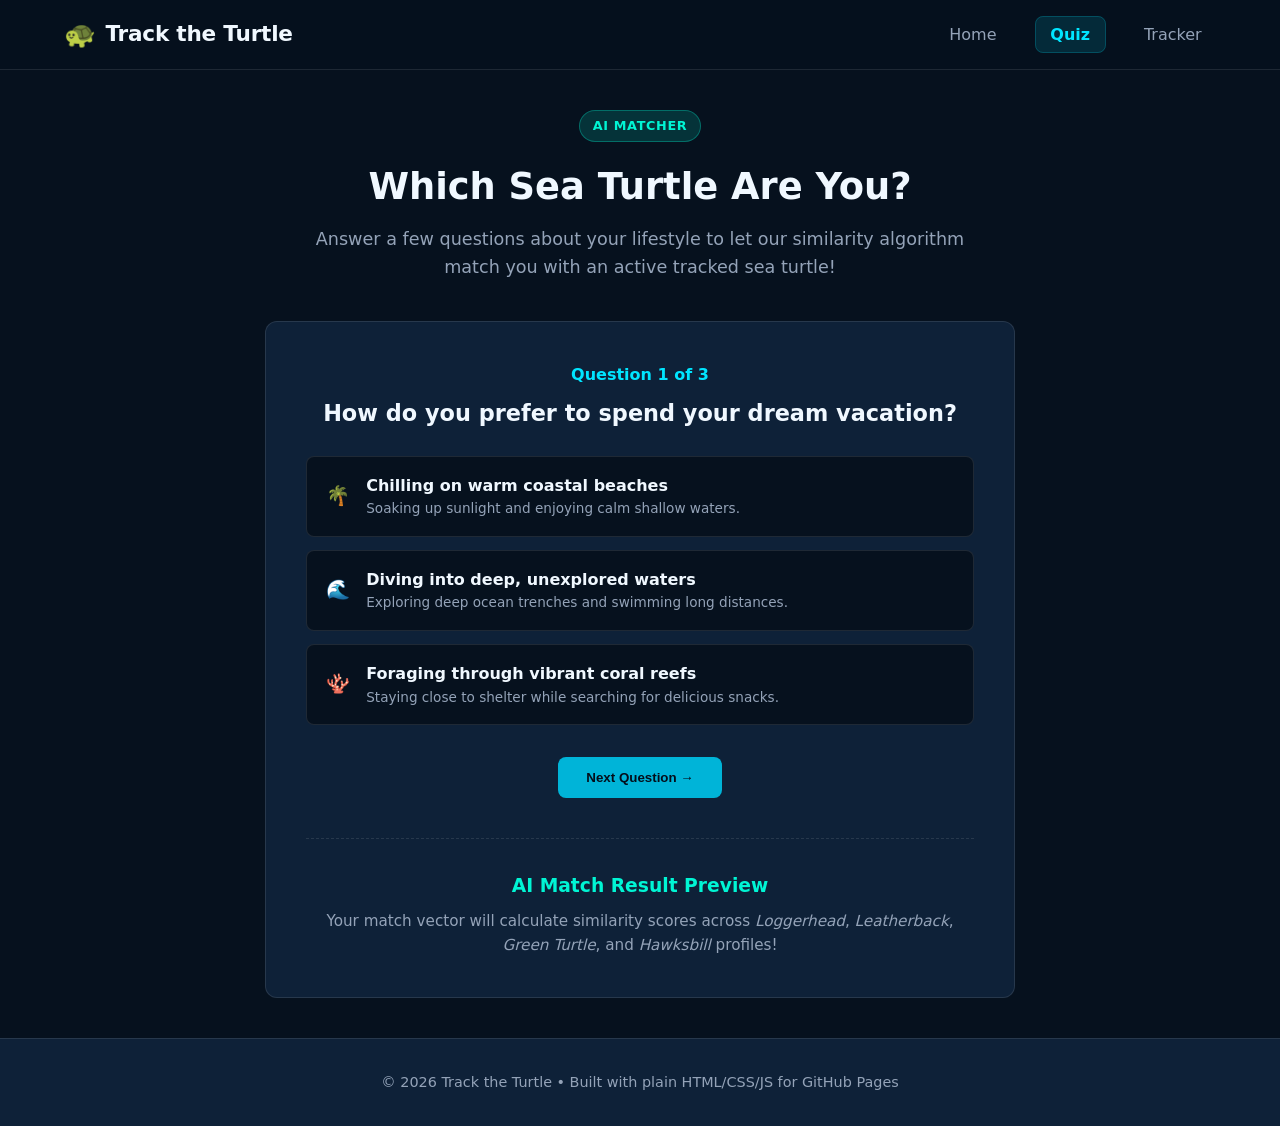
==== quiz.html @ 2a9e52c7 "Create quiz.html" ====
<!DOCTYPE html>
<html lang="en">
<head>
  <meta charset="UTF-8">
  <meta name="viewport" content="width=device-width, initial-scale=1.0">
  <title>Track the Turtle | Personality Quiz</title>
  <link rel="stylesheet" href="style.css">
  <script src="nav.js" defer></script>
</head>
<body>

  <!-- Navigation injected dynamically by nav.js -->
  <nav id="site-nav"></nav>

  <main>
    <div class="page-header">
      <span class="badge">AI Matcher</span>
      <h1 class="page-title">Which Sea Turtle Are You?</h1>
      <p class="page-subtitle">Answer a few questions about your lifestyle to let our similarity algorithm match you with an active tracked sea turtle!</p>
    </div>

    <div class="quiz-container">
      <div style="margin-bottom: 1.5rem; text-align: center;">
        <span style="color: var(--primary-cyan); font-weight: 600;">Question 1 of 3</span>
        <h2 style="font-size: 1.4rem; margin-top: 0.5rem;">How do you prefer to spend your dream vacation?</h2>
      </div>

      <!-- Placeholder Question Options -->
      <div class="quiz-option">
        <span style="font-size: 1.2rem;">🌴</span>
        <div>
          <strong>Chilling on warm coastal beaches</strong>
          <p style="font-size: 0.85rem; color: var(--text-muted);">Soaking up sunlight and enjoying calm shallow waters.</p>
        </div>
      </div>

      <div class="quiz-option">
        <span style="font-size: 1.2rem;">🌊</span>
        <div>
          <strong>Diving into deep, unexplored waters</strong>
          <p style="font-size: 0.85rem; color: var(--text-muted);">Exploring deep ocean trenches and swimming long distances.</p>
        </div>
      </div>

      <div class="quiz-option">
        <span style="font-size: 1.2rem;">🪸</span>
        <div>
          <strong>Foraging through vibrant coral reefs</strong>
          <p style="font-size: 0.85rem; color: var(--text-muted);">Staying close to shelter while searching for delicious snacks.</p>
        </div>
      </div>

      <div style="text-align: center; margin-top: 2rem;">
        <button class="btn btn-primary">Next Question &rarr;</button>
      </div>

      <!-- Result Preview Placeholder -->
      <div style="margin-top: 2.5rem; padding-top: 2rem; border-top: 1px dashed var(--border-subtle); text-align: center;">
        <h3 style="color: var(--sea-green); margin-bottom: 0.5rem;">AI Match Result Preview</h3>
        <p style="color: var(--text-muted); font-size: 0.95rem;">
          Your match vector will calculate similarity scores across <em>Loggerhead</em>, <em>Leatherback</em>, <em>Green Turtle</em>, and <em>Hawksbill</em> profiles!
        </p>
      </div>
    </div>
  </main>

  <footer>
    <p>&copy; 2026 Track the Turtle • Built with plain HTML/CSS/JS for GitHub Pages</p>
  </footer>

</body>
</html>
---- style.css ----
/* style.css - Ocean Theme Stylesheet for Track the Turtle */

:root {
  --bg-deep: #06111e;
  --bg-surface: #0e2138;
  --bg-card: #152d4a;
  --bg-card-hover: #1b385a;
  
  --primary-cyan: #00e5ff;
  --primary-teal: #00b4d8;
  --sea-green: #00f5d4;
  --sand-accent: #f4a261;
  --coral-accent: #ff6b6b;
  
  --text-main: #f0f8ff;
  --text-muted: #94a3b8;
  --border-glow: rgba(0, 229, 255, 0.2);
  --border-subtle: rgba(255, 255, 255, 0.1);
  
  --nav-height: 70px;
  --font-family: 'Segoe UI', system-ui, -apple-system, BlinkMacSystemFont, Roboto, sans-serif;
  --transition: all 0.3s ease;
  --radius: 12px;
}

/* Base Reset & Typography */
* {
  box-sizing: border-box;
  margin: 0;
  padding: 0;
}

body {
  font-family: var(--font-family);
  background-color: var(--bg-deep);
  color: var(--text-main);
  line-height: 1.6;
  min-height: 100vh;
  display: flex;
  flex-direction: column;
}

a {
  color: var(--primary-cyan);
  text-decoration: none;
  transition: var(--transition);
}

a:hover {
  color: var(--sea-green);
}

/* Header & Navigation Bar */
.navbar {
  position: sticky;
  top: 0;
  z-index: 1000;
  background: rgba(6, 17, 30, 0.92);
  backdrop-filter: blur(12px);
  border-bottom: 1px solid var(--border-subtle);
  height: var(--nav-height);
}

.nav-container {
  max-width: 1200px;
  margin: 0 auto;
  padding: 0 1.5rem;
  height: 100%;
  display: flex;
  justify-content: space-between;
  align-items: center;
}

.nav-brand {
  display: flex;
  align-items: center;
  gap: 0.6rem;
  font-size: 1.35rem;
  font-weight: 700;
  color: var(--text-main);
  letter-spacing: -0.01em;
}

.nav-brand:hover {
  color: var(--primary-cyan);
}

.nav-logo-icon {
  font-size: 1.6rem;
}

.nav-menu {
  display: flex;
  list-style: none;
  gap: 1.5rem;
  align-items: center;
}

.nav-link {
  color: var(--text-muted);
  font-weight: 500;
  padding: 0.5rem 0.9rem;
  border-radius: 8px;
  position: relative;
}

.nav-link:hover {
  color: var(--primary-cyan);
  background: rgba(0, 229, 255, 0.08);
}

.nav-link.active {
  color: var(--primary-cyan);
  background: rgba(0, 229, 255, 0.12);
  font-weight: 600;
  border: 1px solid var(--border-glow);
}

/* Mobile Hamburger Menu Toggle */
.nav-toggle {
  display: none;
  background: transparent;
  border: none;
  cursor: pointer;
  padding: 0.5rem;
  flex-direction: column;
  gap: 5px;
  z-index: 1001;
}

.hamburger-bar {
  width: 24px;
  height: 2px;
  background-color: var(--text-main);
  border-radius: 2px;
  transition: var(--transition);
}

.nav-toggle.active .hamburger-bar:nth-child(1) {
  transform: translateY(7px) rotate(45deg);
}

.nav-toggle.active .hamburger-bar:nth-child(2) {
  opacity: 0;
}

.nav-toggle.active .hamburger-bar:nth-child(3) {
  transform: translateY(-7px) rotate(-45deg);
}

/* Layout Containers */
main {
  flex: 1;
  max-width: 1200px;
  width: 100%;
  margin: 0 auto;
  padding: 2.5rem 1.5rem;
}

.page-header {
  text-align: center;
  margin-bottom: 2.5rem;
}

.page-title {
  font-size: 2.3rem;
  color: var(--text-main);
  margin-bottom: 0.5rem;
}

.page-subtitle {
  color: var(--text-muted);
  font-size: 1.1rem;
  max-width: 650px;
  margin: 0 auto;
}

.badge {
  display: inline-block;
  padding: 0.3rem 0.8rem;
  border-radius: 50px;
  font-size: 0.8rem;
  font-weight: 600;
  text-transform: uppercase;
  letter-spacing: 0.05em;
  background: rgba(0, 245, 212, 0.15);
  color: var(--sea-green);
  border: 1px solid rgba(0, 245, 212, 0.3);
  margin-bottom: 1rem;
}

/* Cards & Grid Styling */
.grid {
  display: grid;
  grid-template-columns: repeat(auto-fit, minmax(300px, 1fr));
  gap: 1.8rem;
  margin: 2rem 0;
}

.card {
  background: var(--bg-surface);
  border: 1px solid var(--border-subtle);
  border-radius: var(--radius);
  padding: 1.8rem;
  transition: var(--transition);
}

.card:hover {
  border-color: var(--border-glow);
  transform: translateY(-3px);
  background: var(--bg-card);
}

.card-icon {
  font-size: 2.2rem;
  margin-bottom: 1rem;
}

.card-title {
  font-size: 1.3rem;
  margin-bottom: 0.6rem;
  color: var(--primary-cyan);
}

.card-text {
  color: var(--text-muted);
  font-size: 0.95rem;
}

/* Hero Banner */
.hero {
  background: linear-gradient(135deg, #0e2138 0%, #06111e 100%);
  border: 1px solid var(--border-glow);
  border-radius: var(--radius);
  padding: 3.5rem 2rem;
  text-align: center;
  margin-bottom: 3rem;
  box-shadow: 0 10px 30px rgba(0, 0, 0, 0.3);
}

.hero-title {
  font-size: 2.8rem;
  font-weight: 800;
  background: linear-gradient(90deg, var(--text-main), var(--primary-cyan));
  -webkit-background-clip: text;
  -webkit-text-fill-color: transparent;
  margin-bottom: 1rem;
}

.hero-description {
  font-size: 1.2rem;
  color: var(--text-muted);
  max-width: 750px;
  margin: 0 auto 2rem;
}

/* Buttons */
.btn-group {
  display: flex;
  gap: 1rem;
  justify-content: center;
  flex-wrap: wrap;
}

.btn {
  display: inline-block;
  padding: 0.8rem 1.8rem;
  border-radius: 8px;
  font-weight: 600;
  cursor: pointer;
  border: none;
  transition: var(--transition);
}

.btn-primary {
  background: var(--primary-teal);
  color: #040e1a;
}

.btn-primary:hover {
  background: var(--primary-cyan);
  color: #040e1a;
  box-shadow: 0 0 15px rgba(0, 229, 255, 0.4);
}

.btn-secondary {
  background: transparent;
  color: var(--text-main);
  border: 1px solid var(--border-subtle);
}

.btn-secondary:hover {
  border-color: var(--primary-cyan);
  color: var(--primary-cyan);
}

/* Tracker Page Specific Placeholders */
.tracker-controls {
  background: var(--bg-surface);
  padding: 1.2rem 1.5rem;
  border-radius: var(--radius);
  border: 1px solid var(--border-subtle);
  display: flex;
  gap: 1rem;
  flex-wrap: wrap;
  align-items: center;
  justify-content: space-between;
  margin-bottom: 1.5rem;
}

.control-group {
  display: flex;
  align-items: center;
  gap: 0.8rem;
}

.select-input, .text-input {
  background: var(--bg-deep);
  color: var(--text-main);
  border: 1px solid var(--border-subtle);
  padding: 0.6rem 1rem;
  border-radius: 6px;
  font-size: 0.9rem;
  outline: none;
}

.select-input:focus, .text-input:focus {
  border-color: var(--primary-cyan);
}

.map-placeholder {
  background: radial-gradient(circle at center, #0f2d4e 0%, #081728 100%);
  border: 1px solid var(--border-glow);
  border-radius: var(--radius);
  height: 420px;
  display: flex;
  flex-direction: column;
  align-items: center;
  justify-content: center;
  position: relative;
  overflow: hidden;
  margin-bottom: 2rem;
  text-align: center;
  padding: 1.5rem;
}

.map-grid-overlay {
  position: absolute;
  inset: 0;
  background-image: 
    linear-gradient(rgba(0, 229, 255, 0.05) 1px, transparent 1px),
    linear-gradient(90deg, rgba(0, 229, 255, 0.05) 1px, transparent 1px);
  background-size: 40px 40px;
  pointer-events: none;
}

/* Table Styling */
.table-container {
  background: var(--bg-surface);
  border-radius: var(--radius);
  border: 1px solid var(--border-subtle);
  overflow-x: auto;
}

.data-table {
  width: 100%;
  border-collapse: collapse;
  text-align: left;
}

.data-table th, .data-table td {
  padding: 1rem 1.2rem;
  border-bottom: 1px solid var(--border-subtle);
}

.data-table th {
  background: rgba(0, 0, 0, 0.2);
  color: var(--primary-cyan);
  font-weight: 600;
  font-size: 0.9rem;
  text-transform: uppercase;
}

.data-table tr:hover {
  background: rgba(0, 229, 255, 0.04);
}

/* Quiz Placeholder Styling */
.quiz-container {
  max-width: 750px;
  margin: 0 auto;
  background: var(--bg-surface);
  border: 1px solid var(--border-subtle);
  border-radius: var(--radius);
  padding: 2.5rem;
}

.quiz-option {
  background: var(--bg-deep);
  border: 1px solid var(--border-subtle);
  border-radius: 8px;
  padding: 1rem 1.2rem;
  margin-bottom: 0.8rem;
  cursor: pointer;
  transition: var(--transition);
  display: flex;
  align-items: center;
  gap: 1rem;
}

.quiz-option:hover {
  border-color: var(--primary-cyan);
  background: var(--bg-card);
}

/* Footer */
footer {
  background: var(--bg-surface);
  border-top: 1px solid var(--border-subtle);
  padding: 2rem 1.5rem;
  text-align: center;
  color: var(--text-muted);
  font-size: 0.9rem;
  margin-top: auto;
}

/* Responsive Media Queries */
@media (max-width: 768px) {
  .nav-toggle {
    display: flex;
  }

  .nav-menu {
    position: fixed;
    top: var(--nav-height);
    left: 0;
    right: 0;
    background: var(--bg-surface);
    flex-direction: column;
    align-items: stretch;
    padding: 1.5rem;
    gap: 1rem;
    border-bottom: 1px solid var(--border-glow);
    transform: translateY(-150%);
    opacity: 0;
    pointer-events: none;
    transition: var(--transition);
    box-shadow: 0 15px 25px rgba(0,0,0,0.5);
  }

  .nav-menu.active {
    transform: translateY(0);
    opacity: 1;
    pointer-events: auto;
  }

  .nav-link {
    display: block;
    text-align: center;
    padding: 0.8rem;
  }

  .hero-title {
    font-size: 2rem;
  }

  .tracker-controls {
    flex-direction: column;
    align-items: stretch;
  }
}
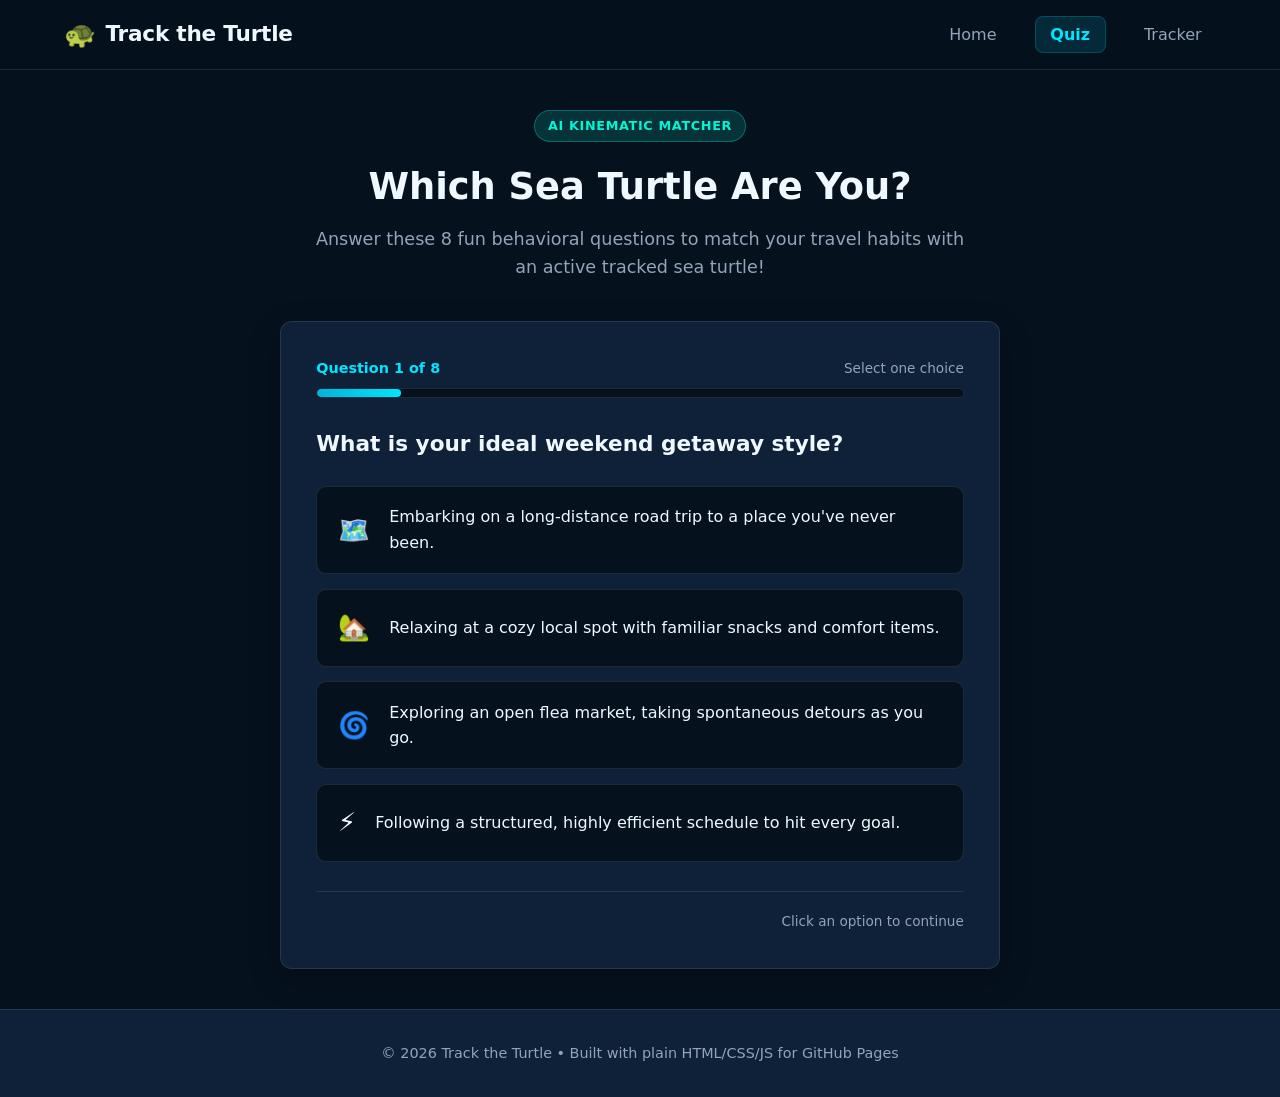
==== commit ec0342c0: "Update quiz.html" ====
--- a/quiz.html
+++ b/quiz.html
@@ -5,63 +5,205 @@
   <meta name="viewport" content="width=device-width, initial-scale=1.0">
   <title>Track the Turtle | Personality Quiz</title>
   <link rel="stylesheet" href="style.css">
+  
+  <!-- Load Dataset, Analysis Engine, Navigation & Quiz Logic -->
+  <script src="data.js"></script>
+  <script src="analyze.js"></script>
   <script src="nav.js" defer></script>
+  <script src="quiz.js" defer></script>
+
+  <style>
+    /* Styling enhancements for quiz UI */
+    .quiz-card {
+      max-width: 720px;
+      margin: 0 auto;
+      background: var(--bg-surface);
+      border: 1px solid var(--border-subtle);
+      border-radius: var(--radius);
+      padding: 2.2rem;
+      box-shadow: 0 10px 30px rgba(0,0,0,0.3);
+    }
+
+    .progress-container {
+      margin-bottom: 1.8rem;
+    }
+
+    .progress-bar-bg {
+      width: 100%;
+      height: 10px;
+      background: var(--bg-deep);
+      border-radius: 20px;
+      overflow: hidden;
+      border: 1px solid var(--border-subtle);
+      margin-top: 0.5rem;
+    }
+
+    .progress-bar-fill {
+      height: 100%;
+      width: 12.5%;
+      background: linear-gradient(90deg, var(--primary-teal), var(--primary-cyan));
+      border-radius: 20px;
+      transition: width 0.4s ease;
+    }
+
+    .quiz-option {
+      background: var(--bg-deep);
+      border: 1px solid var(--border-subtle);
+      border-radius: 10px;
+      padding: 1.1rem 1.3rem;
+      margin-bottom: 0.9rem;
+      cursor: pointer;
+      transition: var(--transition);
+      display: flex;
+      align-items: center;
+      gap: 1.2rem;
+    }
+
+    .quiz-option:hover {
+      border-color: var(--primary-cyan);
+      background: var(--bg-card);
+      transform: translateX(4px);
+    }
+
+    .quiz-option.selected {
+      border-color: var(--sea-green);
+      background: rgba(0, 245, 212, 0.1);
+    }
+
+    .option-icon {
+      font-size: 1.6rem;
+      flex-shrink: 0;
+    }
+
+    .option-text {
+      color: var(--text-main);
+      font-weight: 500;
+      font-size: 1rem;
+    }
+
+    .quiz-footer-nav {
+      display: flex;
+      justify-content: space-between;
+      align-items: center;
+      margin-top: 1.8rem;
+      padding-top: 1.2rem;
+      border-top: 1px solid var(--border-subtle);
+    }
+
+    /* Result Card Styling */
+    .result-card {
+      max-width: 720px;
+      margin: 0 auto;
+      text-align: center;
+      animation: fadeIn 0.5s ease-in-out;
+    }
+
+    .archetype-badge {
+      display: inline-flex;
+      align-items: center;
+      gap: 0.5rem;
+      padding: 0.4rem 1rem;
+      border-radius: 50px;
+      font-size: 0.85rem;
+      font-weight: 700;
+      text-transform: uppercase;
+      margin-bottom: 1rem;
+    }
+
+    .badge-explorer { background: rgba(0, 229, 255, 0.15); color: var(--primary-cyan); border: 1px solid rgba(0, 229, 255, 0.3); }
+    .badge-homebody { background: rgba(244, 162, 97, 0.15); color: var(--sand-accent); border: 1px solid rgba(244, 162, 97, 0.3); }
+    .badge-wanderer { background: rgba(255, 107, 107, 0.15); color: var(--coral-accent); border: 1px solid rgba(255, 107, 107, 0.3); }
+    .badge-commuter { background: rgba(0, 245, 212, 0.15); color: var(--sea-green); border: 1px solid rgba(0, 245, 212, 0.3); }
+
+    .stats-grid {
+      display: grid;
+      grid-template-columns: repeat(2, 1fr);
+      gap: 0.8rem;
+      background: var(--bg-deep);
+      padding: 1.2rem;
+      border-radius: 10px;
+      margin: 1.2rem 0;
+      font-size: 0.9rem;
+      border: 1px solid var(--border-subtle);
+      text-align: left;
+    }
+
+    .stat-item {
+      display: flex;
+      flex-direction: column;
+    }
+
+    .stat-label {
+      color: var(--text-muted);
+      font-size: 0.75rem;
+      text-transform: uppercase;
+    }
+
+    .stat-value {
+      color: var(--sea-green);
+      font-weight: 700;
+      font-size: 1.05rem;
+    }
+
+    @keyframes fadeIn {
+      from { opacity: 0; transform: translateY(10px); }
+      to { opacity: 1; transform: translateY(0); }
+    }
+  </style>
 </head>
 <body>
 
-  <!-- Navigation injected dynamically by nav.js -->
+  <!-- Navigation dynamically populated by nav.js -->
   <nav id="site-nav"></nav>
 
   <main>
     <div class="page-header">
-      <span class="badge">AI Matcher</span>
+      <span class="badge">AI Kinematic Matcher</span>
       <h1 class="page-title">Which Sea Turtle Are You?</h1>
-      <p class="page-subtitle">Answer a few questions about your lifestyle to let our similarity algorithm match you with an active tracked sea turtle!</p>
+      <p class="page-subtitle">Answer these 8 fun behavioral questions to match your travel habits with an active tracked sea turtle!</p>
     </div>
 
-    <div class="quiz-container">
-      <div style="margin-bottom: 1.5rem; text-align: center;">
-        <span style="color: var(--primary-cyan); font-weight: 600;">Question 1 of 3</span>
-        <h2 style="font-size: 1.4rem; margin-top: 0.5rem;">How do you prefer to spend your dream vacation?</h2>
-      </div>
-
-      <!-- Placeholder Question Options -->
-      <div class="quiz-option">
-        <span style="font-size: 1.2rem;">🌴</span>
-        <div>
-          <strong>Chilling on warm coastal beaches</strong>
-          <p style="font-size: 0.85rem; color: var(--text-muted);">Soaking up sunlight and enjoying calm shallow waters.</p>
+    <!-- Active Question Container -->
+    <div class="quiz-card" id="quiz-question-card">
+      <div class="progress-container">
+        <div style="display: flex; justify-content: space-between; align-items: center;">
+          <span id="quiz-progress-text" style="color: var(--primary-cyan); font-weight: 600; font-size: 0.9rem;">
+            Question 1 of 8
+          </span>
+          <span style="color: var(--text-muted); font-size: 0.85rem;">Select one choice</span>
         </div>
-      </div>
-
-      <div class="quiz-option">
-        <span style="font-size: 1.2rem;">🌊</span>
-        <div>
-          <strong>Diving into deep, unexplored waters</strong>
-          <p style="font-size: 0.85rem; color: var(--text-muted);">Exploring deep ocean trenches and swimming long distances.</p>
+        <div class="progress-bar-bg">
+          <div class="progress-bar-fill" id="quiz-progress-bar"></div>
         </div>
       </div>
 
-      <div class="quiz-option">
-        <span style="font-size: 1.2rem;">🪸</span>
-        <div>
-          <strong>Foraging through vibrant coral reefs</strong>
-          <p style="font-size: 0.85rem; color: var(--text-muted);">Staying close to shelter while searching for delicious snacks.</p>
-        </div>
-      </div>
-
-      <div style="text-align: center; margin-top: 2rem;">
-        <button class="btn btn-primary">Next Question &rarr;</button>
-      </div>
-
-      <!-- Result Preview Placeholder -->
-      <div style="margin-top: 2.5rem; padding-top: 2rem; border-top: 1px dashed var(--border-subtle); text-align: center;">
-        <h3 style="color: var(--sea-green); margin-bottom: 0.5rem;">AI Match Result Preview</h3>
-        <p style="color: var(--text-muted); font-size: 0.95rem;">
-          Your match vector will calculate similarity scores across <em>Loggerhead</em>, <em>Leatherback</em>, <em>Green Turtle</em>, and <em>Hawksbill</em> profiles!
-        </p>
+      <h2 id="quiz-question-text" style="font-size: 1.35rem; color: var(--text-main); margin-bottom: 1.5rem;">
+        Loading question...
+      </h2>
+
+      <!-- 4 Option Cards -->
+      <div id="quiz-options-container">
+        <!-- Injected dynamically by quiz.js -->
+      </div>
+
+      <!-- Footer Navigation Buttons -->
+      <div class="quiz-footer-nav">
+        <button id="quiz-prev-btn" onclick="navigatePrevious()" class="btn btn-secondary" style="display: none; padding: 0.5rem 1.2rem;">
+          &larr; Back
+        </button>
+        <span style="color: var(--text-muted); font-size: 0.85rem; margin-left: auto;">
+          Click an option to continue
+        </span>
       </div>
     </div>
+
+    <!-- Final Profile Result Container (Hidden until quiz completion) -->
+    <div id="quiz-results-card" style="display: none;">
+      <div id="quiz-result-container">
+        <!-- Rendered dynamically by quiz.js -->
+      </div>
+    </div>
+
   </main>
 
   <footer>
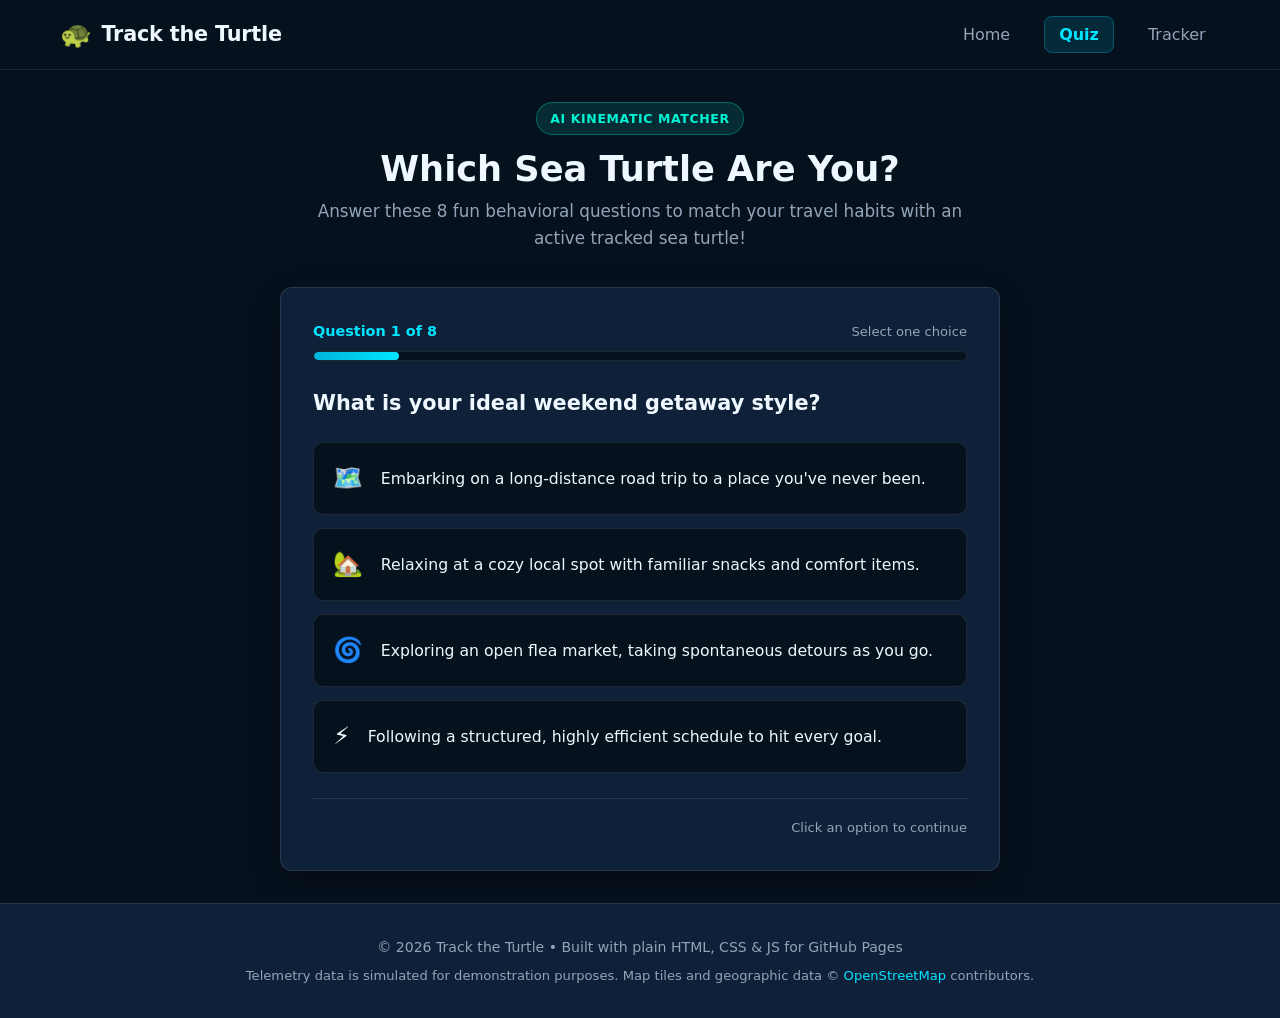
==== commit e9bccab6: "Update quiz.html" ====
--- a/quiz.html
+++ b/quiz.html
@@ -13,19 +13,18 @@
   <script src="quiz.js" defer></script>
 
   <style>
-    /* Styling enhancements for quiz UI */
     .quiz-card {
       max-width: 720px;
       margin: 0 auto;
       background: var(--bg-surface);
       border: 1px solid var(--border-subtle);
       border-radius: var(--radius);
-      padding: 2.2rem;
+      padding: 2rem;
       box-shadow: 0 10px 30px rgba(0,0,0,0.3);
     }
 
     .progress-container {
-      margin-bottom: 1.8rem;
+      margin-bottom: 1.6rem;
     }
 
     .progress-bar-bg {
@@ -43,26 +42,26 @@
       width: 12.5%;
       background: linear-gradient(90deg, var(--primary-teal), var(--primary-cyan));
       border-radius: 20px;
-      transition: width 0.4s ease;
+      transition: width 0.3s ease;
     }
 
     .quiz-option {
       background: var(--bg-deep);
       border: 1px solid var(--border-subtle);
       border-radius: 10px;
-      padding: 1.1rem 1.3rem;
-      margin-bottom: 0.9rem;
+      padding: 1rem 1.2rem;
+      margin-bottom: 0.85rem;
       cursor: pointer;
       transition: var(--transition);
       display: flex;
       align-items: center;
-      gap: 1.2rem;
+      gap: 1.1rem;
     }
 
     .quiz-option:hover {
       border-color: var(--primary-cyan);
       background: var(--bg-card);
-      transform: translateX(4px);
+      transform: translateX(3px);
     }
 
     .quiz-option.selected {
@@ -71,31 +70,30 @@
     }
 
     .option-icon {
-      font-size: 1.6rem;
+      font-size: 1.5rem;
       flex-shrink: 0;
     }
 
     .option-text {
       color: var(--text-main);
       font-weight: 500;
-      font-size: 1rem;
+      font-size: 0.98rem;
     }
 
     .quiz-footer-nav {
       display: flex;
       justify-content: space-between;
       align-items: center;
-      margin-top: 1.8rem;
-      padding-top: 1.2rem;
+      margin-top: 1.6rem;
+      padding-top: 1.1rem;
       border-top: 1px solid var(--border-subtle);
     }
 
-    /* Result Card Styling */
     .result-card {
       max-width: 720px;
       margin: 0 auto;
       text-align: center;
-      animation: fadeIn 0.5s ease-in-out;
+      animation: fadeIn 0.4s ease-in-out;
     }
 
     .archetype-badge {
@@ -135,7 +133,7 @@
 
     .stat-label {
       color: var(--text-muted);
-      font-size: 0.75rem;
+      font-size: 0.72rem;
       text-transform: uppercase;
     }
 
@@ -146,7 +144,7 @@
     }
 
     @keyframes fadeIn {
-      from { opacity: 0; transform: translateY(10px); }
+      from { opacity: 0; transform: translateY(8px); }
       to { opacity: 1; transform: translateY(0); }
     }
   </style>
@@ -170,14 +168,14 @@
           <span id="quiz-progress-text" style="color: var(--primary-cyan); font-weight: 600; font-size: 0.9rem;">
             Question 1 of 8
           </span>
-          <span style="color: var(--text-muted); font-size: 0.85rem;">Select one choice</span>
+          <span style="color: var(--text-muted); font-size: 0.82rem;">Select one choice</span>
         </div>
         <div class="progress-bar-bg">
           <div class="progress-bar-fill" id="quiz-progress-bar"></div>
         </div>
       </div>
 
-      <h2 id="quiz-question-text" style="font-size: 1.35rem; color: var(--text-main); margin-bottom: 1.5rem;">
+      <h2 id="quiz-question-text" style="font-size: 1.3rem; color: var(--text-main); margin-bottom: 1.4rem;">
         Loading question...
       </h2>
 
@@ -188,10 +186,10 @@
 
       <!-- Footer Navigation Buttons -->
       <div class="quiz-footer-nav">
-        <button id="quiz-prev-btn" onclick="navigatePrevious()" class="btn btn-secondary" style="display: none; padding: 0.5rem 1.2rem;">
+        <button id="quiz-prev-btn" onclick="navigatePrevious()" class="btn btn-secondary" style="display: none; padding: 0.45rem 1.1rem; font-size: 0.88rem;">
           &larr; Back
         </button>
-        <span style="color: var(--text-muted); font-size: 0.85rem; margin-left: auto;">
+        <span style="color: var(--text-muted); font-size: 0.82rem; margin-left: auto;">
           Click an option to continue
         </span>
       </div>
@@ -207,7 +205,10 @@
   </main>
 
   <footer>
-    <p>&copy; 2026 Track the Turtle • Built with plain HTML/CSS/JS for GitHub Pages</p>
+    <p>&copy; 2026 Track the Turtle • Built with plain HTML, CSS & JS for GitHub Pages</p>
+    <p style="margin-top: 0.4rem; font-size: 0.82rem; color: var(--text-muted);">
+      Telemetry data is simulated for demonstration purposes. Map tiles and geographic data &copy; <a href="https://www.openstreetmap.org/copyright" target="_blank" rel="noopener">OpenStreetMap</a> contributors.
+    </p>
   </footer>
 
 </body>
--- a/style.css
+++ b/style.css
@@ -14,12 +14,12 @@
   
   --text-main: #f0f8ff;
   --text-muted: #94a3b8;
-  --border-glow: rgba(0, 229, 255, 0.2);
+  --border-glow: rgba(0, 229, 255, 0.25);
   --border-subtle: rgba(255, 255, 255, 0.1);
   
   --nav-height: 70px;
   --font-family: 'Segoe UI', system-ui, -apple-system, BlinkMacSystemFont, Roboto, sans-serif;
-  --transition: all 0.3s ease;
+  --transition: all 0.25s ease;
   --radius: 12px;
 }
 
@@ -28,6 +28,10 @@
   box-sizing: border-box;
   margin: 0;
   padding: 0;
+}
+
+html {
+  scroll-behavior: smooth;
 }
 
 body {
@@ -38,6 +42,7 @@
   min-height: 100vh;
   display: flex;
   flex-direction: column;
+  overflow-x: hidden;
 }
 
 a {
@@ -55,8 +60,9 @@
   position: sticky;
   top: 0;
   z-index: 1000;
-  background: rgba(6, 17, 30, 0.92);
+  background: rgba(6, 17, 30, 0.94);
   backdrop-filter: blur(12px);
+  -webkit-backdrop-filter: blur(12px);
   border-bottom: 1px solid var(--border-subtle);
   height: var(--nav-height);
 }
@@ -64,7 +70,7 @@
 .nav-container {
   max-width: 1200px;
   margin: 0 auto;
-  padding: 0 1.5rem;
+  padding: 0 1.25rem;
   height: 100%;
   display: flex;
   justify-content: space-between;
@@ -75,7 +81,7 @@
   display: flex;
   align-items: center;
   gap: 0.6rem;
-  font-size: 1.35rem;
+  font-size: 1.3rem;
   font-weight: 700;
   color: var(--text-main);
   letter-spacing: -0.01em;
@@ -92,7 +98,7 @@
 .nav-menu {
   display: flex;
   list-style: none;
-  gap: 1.5rem;
+  gap: 1.2rem;
   align-items: center;
 }
 
@@ -101,7 +107,7 @@
   font-weight: 500;
   padding: 0.5rem 0.9rem;
   border-radius: 8px;
-  position: relative;
+  transition: var(--transition);
 }
 
 .nav-link:hover {
@@ -116,7 +122,7 @@
   border: 1px solid var(--border-glow);
 }
 
-/* Mobile Hamburger Menu Toggle */
+/* Mobile Hamburger Toggle */
 .nav-toggle {
   display: none;
   background: transparent;
@@ -154,71 +160,68 @@
   max-width: 1200px;
   width: 100%;
   margin: 0 auto;
-  padding: 2.5rem 1.5rem;
+  padding: 2rem 1.25rem;
 }
 
 .page-header {
   text-align: center;
-  margin-bottom: 2.5rem;
+  margin-bottom: 2.2rem;
 }
 
 .page-title {
-  font-size: 2.3rem;
+  font-size: 2.2rem;
   color: var(--text-main);
   margin-bottom: 0.5rem;
+  line-height: 1.2;
 }
 
 .page-subtitle {
   color: var(--text-muted);
-  font-size: 1.1rem;
-  max-width: 650px;
+  font-size: 1.05rem;
+  max-width: 680px;
   margin: 0 auto;
 }
 
 .badge {
   display: inline-block;
-  padding: 0.3rem 0.8rem;
+  padding: 0.35rem 0.85rem;
   border-radius: 50px;
-  font-size: 0.8rem;
-  font-weight: 600;
+  font-size: 0.78rem;
+  font-weight: 700;
   text-transform: uppercase;
   letter-spacing: 0.05em;
-  background: rgba(0, 245, 212, 0.15);
+  background: rgba(0, 245, 212, 0.12);
   color: var(--sea-green);
   border: 1px solid rgba(0, 245, 212, 0.3);
-  margin-bottom: 1rem;
-}
-
-/* Cards & Grid Styling */
+  margin-bottom: 0.8rem;
+}
+
+/* Cards & Grid Layouts */
 .grid {
   display: grid;
-  grid-template-columns: repeat(auto-fit, minmax(300px, 1fr));
-  gap: 1.8rem;
-  margin: 2rem 0;
+  grid-template-columns: repeat(auto-fit, minmax(280px, 1fr));
+  gap: 1.5rem;
+  margin: 1.5rem 0;
 }
 
 .card {
   background: var(--bg-surface);
   border: 1px solid var(--border-subtle);
   border-radius: var(--radius);
-  padding: 1.8rem;
-  transition: var(--transition);
+  padding: 1.6rem;
+  transition: var(--transition);
+  box-shadow: 0 8px 24px rgba(0, 0, 0, 0.2);
 }
 
 .card:hover {
   border-color: var(--border-glow);
-  transform: translateY(-3px);
+  transform: translateY(-2px);
   background: var(--bg-card);
-}
-
-.card-icon {
-  font-size: 2.2rem;
-  margin-bottom: 1rem;
 }
 
 .card-title {
   font-size: 1.3rem;
-  margin-bottom: 0.6rem;
+  margin-bottom: 0.5rem;
   color: var(--primary-cyan);
 }
 
@@ -227,49 +230,55 @@
   font-size: 0.95rem;
 }
 
-/* Hero Banner */
+/* Hero Section */
 .hero {
   background: linear-gradient(135deg, #0e2138 0%, #06111e 100%);
   border: 1px solid var(--border-glow);
   border-radius: var(--radius);
-  padding: 3.5rem 2rem;
+  padding: 3rem 1.5rem;
   text-align: center;
-  margin-bottom: 3rem;
-  box-shadow: 0 10px 30px rgba(0, 0, 0, 0.3);
+  margin-bottom: 2.5rem;
+  box-shadow: 0 12px 32px rgba(0, 0, 0, 0.35);
 }
 
 .hero-title {
-  font-size: 2.8rem;
+  font-size: 2.5rem;
   font-weight: 800;
   background: linear-gradient(90deg, var(--text-main), var(--primary-cyan));
   -webkit-background-clip: text;
   -webkit-text-fill-color: transparent;
   margin-bottom: 1rem;
+  line-height: 1.25;
 }
 
 .hero-description {
-  font-size: 1.2rem;
+  font-size: 1.1rem;
   color: var(--text-muted);
-  max-width: 750px;
-  margin: 0 auto 2rem;
+  max-width: 720px;
+  margin: 0 auto 1.8rem;
 }
 
 /* Buttons */
 .btn-group {
   display: flex;
-  gap: 1rem;
+  gap: 0.9rem;
   justify-content: center;
   flex-wrap: wrap;
 }
 
 .btn {
-  display: inline-block;
-  padding: 0.8rem 1.8rem;
+  display: inline-flex;
+  align-items: center;
+  justify-content: center;
+  gap: 0.5rem;
+  padding: 0.75rem 1.6rem;
   border-radius: 8px;
   font-weight: 600;
+  font-size: 0.95rem;
   cursor: pointer;
   border: none;
   transition: var(--transition);
+  text-align: center;
 }
 
 .btn-primary {
@@ -280,7 +289,7 @@
 .btn-primary:hover {
   background: var(--primary-cyan);
   color: #040e1a;
-  box-shadow: 0 0 15px rgba(0, 229, 255, 0.4);
+  box-shadow: 0 0 16px rgba(0, 229, 255, 0.4);
 }
 
 .btn-secondary {
@@ -292,139 +301,97 @@
 .btn-secondary:hover {
   border-color: var(--primary-cyan);
   color: var(--primary-cyan);
-}
-
-/* Tracker Page Specific Placeholders */
+  background: rgba(0, 229, 255, 0.05);
+}
+
+/* Controls & Form Elements */
 .tracker-controls {
-  background: var(--bg-surface);
-  padding: 1.2rem 1.5rem;
-  border-radius: var(--radius);
+  background: var(--bg-deep);
+  padding: 0.9rem 1.2rem;
+  border-radius: 8px;
   border: 1px solid var(--border-subtle);
   display: flex;
   gap: 1rem;
   flex-wrap: wrap;
   align-items: center;
-  justify-content: space-between;
-  margin-bottom: 1.5rem;
 }
 
 .control-group {
   display: flex;
   align-items: center;
-  gap: 0.8rem;
+  gap: 0.6rem;
 }
 
 .select-input, .text-input {
-  background: var(--bg-deep);
+  background: var(--bg-surface);
   color: var(--text-main);
   border: 1px solid var(--border-subtle);
-  padding: 0.6rem 1rem;
+  padding: 0.6rem 0.9rem;
   border-radius: 6px;
   font-size: 0.9rem;
   outline: none;
+  transition: var(--transition);
 }
 
 .select-input:focus, .text-input:focus {
   border-color: var(--primary-cyan);
 }
 
-.map-placeholder {
-  background: radial-gradient(circle at center, #0f2d4e 0%, #081728 100%);
-  border: 1px solid var(--border-glow);
-  border-radius: var(--radius);
-  height: 420px;
-  display: flex;
-  flex-direction: column;
-  align-items: center;
-  justify-content: center;
-  position: relative;
-  overflow: hidden;
-  margin-bottom: 2rem;
-  text-align: center;
-  padding: 1.5rem;
-}
-
-.map-grid-overlay {
-  position: absolute;
-  inset: 0;
-  background-image: 
-    linear-gradient(rgba(0, 229, 255, 0.05) 1px, transparent 1px),
-    linear-gradient(90deg, rgba(0, 229, 255, 0.05) 1px, transparent 1px);
-  background-size: 40px 40px;
-  pointer-events: none;
-}
-
-/* Table Styling */
+/* Tables */
 .table-container {
-  background: var(--bg-surface);
-  border-radius: var(--radius);
+  background: var(--bg-deep);
+  border-radius: 8px;
   border: 1px solid var(--border-subtle);
   overflow-x: auto;
+  -webkit-overflow-scrolling: touch;
 }
 
 .data-table {
   width: 100%;
   border-collapse: collapse;
   text-align: left;
+  font-size: 0.88rem;
+  min-width: 480px;
 }
 
 .data-table th, .data-table td {
-  padding: 1rem 1.2rem;
+  padding: 0.85rem 1rem;
   border-bottom: 1px solid var(--border-subtle);
 }
 
 .data-table th {
-  background: rgba(0, 0, 0, 0.2);
+  background: rgba(0, 0, 0, 0.3);
   color: var(--primary-cyan);
   font-weight: 600;
-  font-size: 0.9rem;
   text-transform: uppercase;
+  font-size: 0.78rem;
+  letter-spacing: 0.03em;
 }
 
 .data-table tr:hover {
-  background: rgba(0, 229, 255, 0.04);
-}
-
-/* Quiz Placeholder Styling */
-.quiz-container {
-  max-width: 750px;
-  margin: 0 auto;
-  background: var(--bg-surface);
-  border: 1px solid var(--border-subtle);
-  border-radius: var(--radius);
-  padding: 2.5rem;
-}
-
-.quiz-option {
-  background: var(--bg-deep);
-  border: 1px solid var(--border-subtle);
-  border-radius: 8px;
-  padding: 1rem 1.2rem;
-  margin-bottom: 0.8rem;
-  cursor: pointer;
-  transition: var(--transition);
-  display: flex;
-  align-items: center;
-  gap: 1rem;
-}
-
-.quiz-option:hover {
-  border-color: var(--primary-cyan);
-  background: var(--bg-card);
+  background: rgba(0, 229, 255, 0.03);
 }
 
 /* Footer */
 footer {
   background: var(--bg-surface);
   border-top: 1px solid var(--border-subtle);
-  padding: 2rem 1.5rem;
+  padding: 2rem 1.25rem;
   text-align: center;
   color: var(--text-muted);
-  font-size: 0.9rem;
+  font-size: 0.88rem;
   margin-top: auto;
 }
 
-/* Responsive Media Queries */
+footer a {
+  color: var(--primary-cyan);
+}
+
+footer a:hover {
+  text-decoration: underline;
+}
+
+/* Responsive Styles for Mobile Phone Viewports */
 @media (max-width: 768px) {
   .nav-toggle {
     display: flex;
@@ -438,8 +405,8 @@
     background: var(--bg-surface);
     flex-direction: column;
     align-items: stretch;
-    padding: 1.5rem;
-    gap: 1rem;
+    padding: 1.2rem;
+    gap: 0.8rem;
     border-bottom: 1px solid var(--border-glow);
     transform: translateY(-150%);
     opacity: 0;
@@ -457,15 +424,44 @@
   .nav-link {
     display: block;
     text-align: center;
-    padding: 0.8rem;
+    padding: 0.75rem;
   }
 
   .hero-title {
-    font-size: 2rem;
-  }
-
-  .tracker-controls {
+    font-size: 1.9rem;
+  }
+
+  .hero-description {
+    font-size: 0.98rem;
+  }
+
+  .page-title {
+    font-size: 1.8rem;
+  }
+
+  main {
+    padding: 1.5rem 1rem;
+  }
+
+  .btn {
+    width: 100%;
+  }
+
+  .btn-group {
     flex-direction: column;
-    align-items: stretch;
-  }
-}
+  }
+}
+
+@media (max-width: 480px) {
+  .hero {
+    padding: 2rem 1rem;
+  }
+
+  .card {
+    padding: 1.25rem;
+  }
+
+  .data-table th, .data-table td {
+    padding: 0.65rem 0.75rem;
+  }
+}
